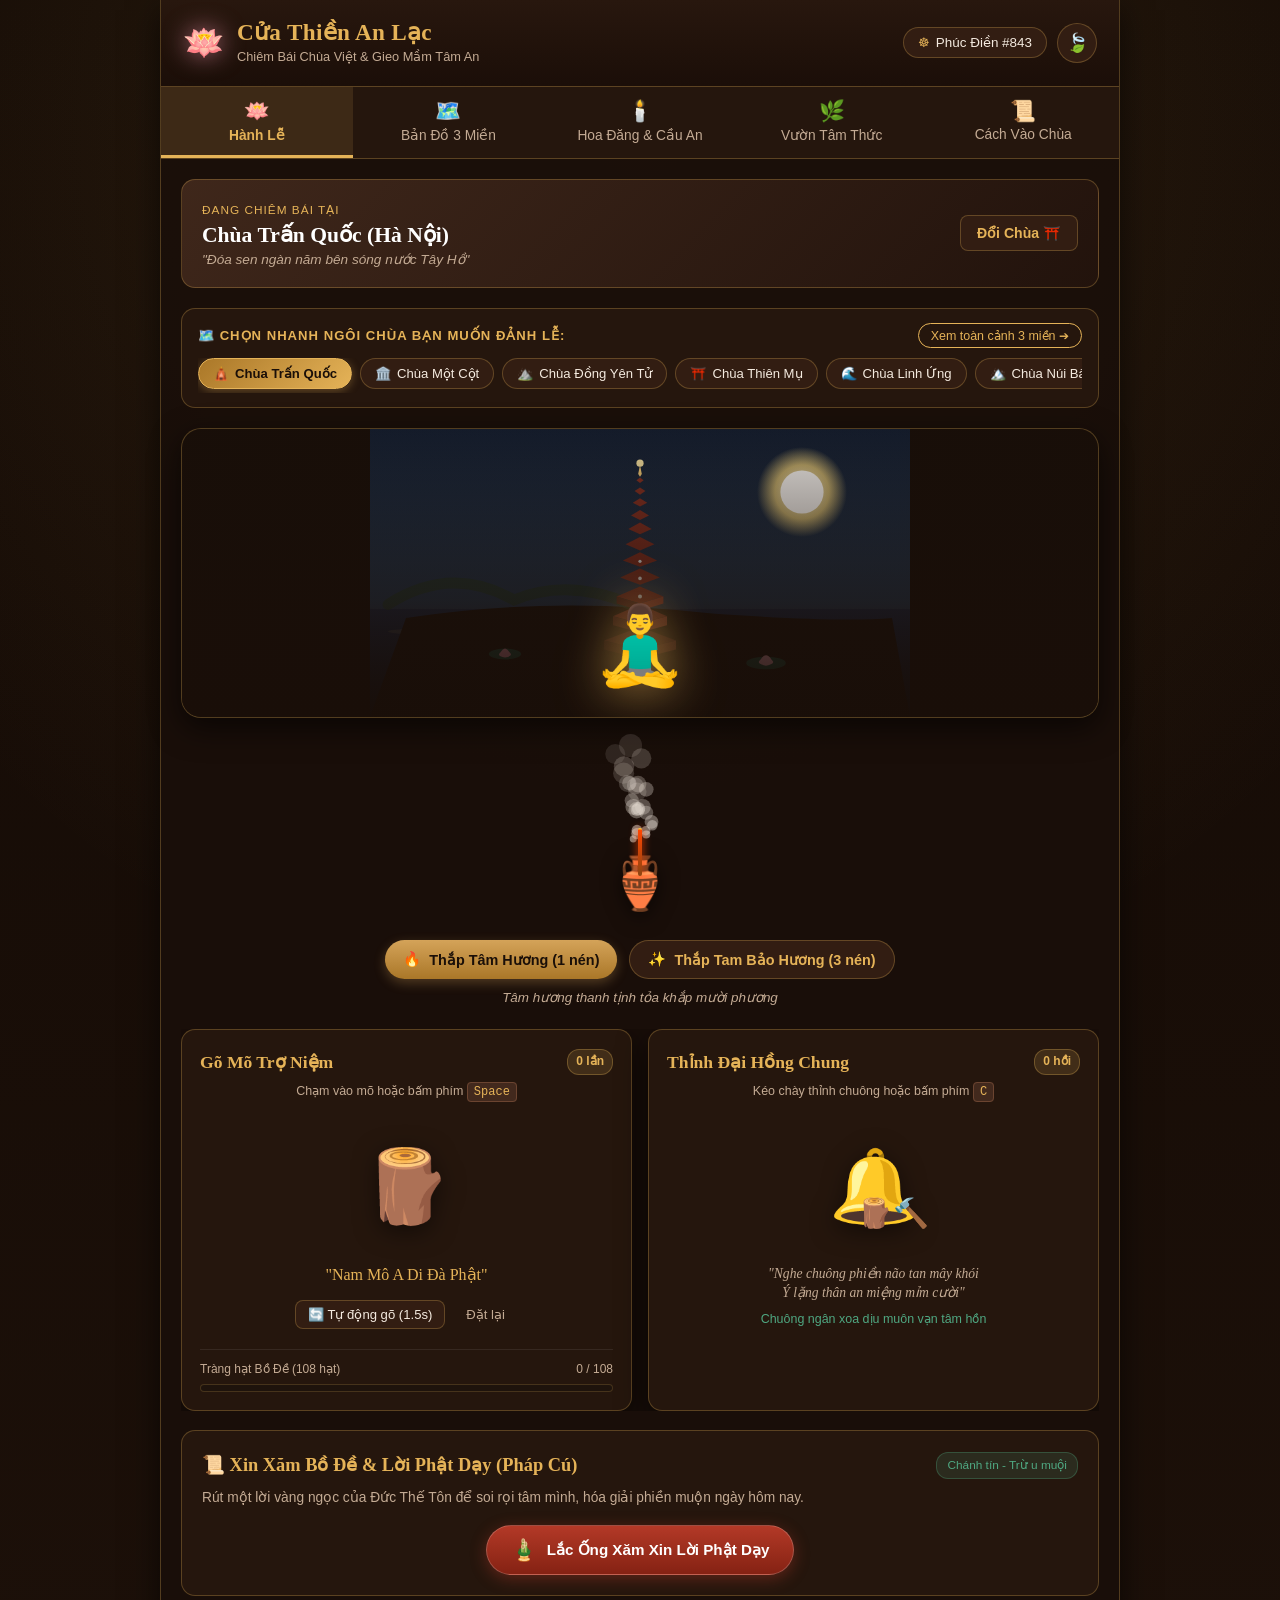
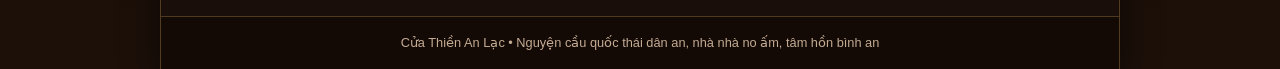
==== index.html @ b4603445 "Add files via upload" ====
<!DOCTYPE html>
<html lang="vi">
<head>
  <meta charset="UTF-8">
  <meta name="viewport" content="width=device-width, initial-scale=1.0, maximum-scale=1.0, user-scalable=no">
  <title>Cửa Thiền An Lạc - Đi Chùa & Tĩnh Tâm Online</title>
  <meta name="description" content="Không gian chiêm bái chùa Việt, gõ mõ tụng kinh, thỉnh chuông, thắp nhang và nuôi dưỡng tâm an. Hoàn toàn bảo mật, ẩn danh.">
  
  <!-- BẢO MẬT TUYỆT ĐỐI (ZERO-PII & CSP METAS) -->
  <meta http-equiv="Content-Security-Policy" content="default-src 'self' 'unsafe-inline' data:; connect-src 'self'; font-src 'self' https://fonts.gstatic.com data:; style-src 'self' 'unsafe-inline' https://fonts.googleapis.com; img-src 'self' data:; media-src 'self' data:; script-src 'self' 'unsafe-inline';">
  <meta name="referrer" content="no-referrer">
  <meta name="format-detection" content="telephone=no">

  <!-- GOOGLE FONTS TIẾNG VIỆT CHUẨN ĐẸP (KHẮC PHỤC TRIỆT ĐỂ LỖI DẤU TIẾNG VIỆT) -->
  <link rel="preconnect" href="https://fonts.googleapis.com">
  <link rel="preconnect" href="https://fonts.gstatic.com" crossorigin>
  <link href="https://fonts.googleapis.com/css2?family=Playfair+Display:ital,wght@0,600;0,700;1,400&family=Plus+Jakarta+Sans:wght@400;500;600;700&display=swap" rel="stylesheet">

  <link rel="stylesheet" href="style.css">
  <link rel="icon" href="data:image/svg+xml,<svg xmlns=%22http://www.w3.org/2000/svg%22 viewBox=%220 0 100 100%22><text y=%22.9em%22 font-size=%2290%22>🪷</text></svg>">
  <link rel="manifest" href="manifest.json">
  <meta name="theme-color" content="#180e08">
</head>
<body>
  <div id="app" class="app-container">
    <!-- Header Thanh Tịnh -->
    <header class="main-header">
      <div class="header-left">
        <div class="logo-lotus">🪷</div>
        <div class="site-title">
          <h1>Cửa Thiền An Lạc</h1>
          <span class="subtitle">Chiêm Bái Chùa Việt & Gieo Mầm Tâm An</span>
        </div>
      </div>
      
      <div class="header-right">
        <!-- Pháp danh ẩn danh (Zero-PII & Tự đặt tên) -->
        <button id="btn-profile" class="badge-profile" title="Hồ sơ & Đổi Pháp Danh">
          <span class="dharma-icon">☸</span>
          <span id="user-dharma-name">An Nhiên</span>
        </button>
        <!-- Nút bật âm thanh môi trường chùa -->
        <button id="btn-ambient" class="btn-icon" title="Bật/Tắt tiếng chuông gió & suối reo">
          <span id="ambient-icon">🍃</span>
        </button>
      </div>
    </header>

    <!-- Thanh Điều Hướng Tab Chính -->
    <nav class="main-nav">
      <button class="nav-tab active" data-tab="le-bai">
        <span class="tab-icon">🪷</span>
        <span class="tab-text">Hành Lễ</span>
      </button>
      <button class="nav-tab" data-tab="danh-lam">
        <span class="tab-icon">🗺️</span>
        <span class="tab-text">Bản Đồ 3 Miền</span>
      </button>
      <button class="nav-tab" data-tab="nguyen-uoc">
        <span class="tab-icon">🕯️</span>
        <span class="tab-text">Hoa Đăng & Cầu An</span>
      </button>
      <button class="nav-tab" data-tab="vuon-sen">
        <span class="tab-icon">🌿</span>
        <span class="tab-text">Vườn Tâm Thức</span>
      </button>
      <button class="nav-tab" data-tab="cam-nang">
        <span class="tab-icon">📜</span>
        <span class="tab-text">Cách Vào Chùa</span>
      </button>
    </nav>

    <!-- NỘI DUNG CHÍNH (MAIN CONTENT) -->
    <main class="content-area">

      <!-- ================= TAB 1: PHÒNG HÀNH LỄ TĨNH TÂM ================= -->
      <section id="tab-le-bai" class="tab-content active">
        <!-- Chùa hiện tại đang chiêm bái -->
        <div class="current-temple-banner" id="current-temple-card">
          <div class="temple-mini-info">
            <span class="temple-tag">Đang chiêm bái tại</span>
            <h2 id="active-temple-name">Chùa Trấn Quốc (Hà Nội)</h2>
            <p id="active-temple-quote">"Đóa sen ngàn năm bên sóng nước Tây Hồ"</p>
          </div>
          <button id="btn-quick-change-temple" class="btn-change-temple">Đổi Chùa ⛩️</button>
        </div>

        <!-- Dải chọn nhanh chùa 3 miền 1-chạm (Quick Chips) -->
        <div class="quick-temple-bar">
          <div class="quick-bar-title">
            <span>🗺️ Chọn nhanh ngôi chùa bạn muốn đảnh lễ:</span>
            <button id="btn-open-map-tab" class="btn-open-map-tab">Xem toàn cảnh 3 miền ➔</button>
          </div>
          <div class="temple-quick-chips" id="temple-quick-chips">
            <!-- Nạp động từ app.js: 7 nút bấm chuyển chùa tức thì -->
          </div>
        </div>

        <!-- Bàn Thờ Tam Bảo Ảo (Tích hợp Đồ họa 2.5D Isometric của ngôi chùa đã chọn) -->
        <div class="altar-container">
          <div class="altar-backdrop">
            <!-- Tranh nghệ thuật 2.5D Isometric của ngôi chùa đang chọn -->
            <div class="temple-scenic-art" id="temple-scenic-backdrop"></div>
            <!-- Lớp phủ ánh sáng trầm ấm -->
            <div class="altar-overlay-gradient"></div>
            
            <div class="altar-foreground">
              <div class="buddha-statue" id="buddha-icon">🧘‍♂️</div>
            </div>
          </div>

          <!-- Lư Hương và Nhang cúng -->
          <div class="incense-area">
            <canvas id="smoke-canvas" width="300" height="150"></canvas>
            <div class="incense-burner">
              <div class="burner-bowl">🏺</div>
              <div class="incense-sticks" id="incense-sticks"></div>
            </div>
            <div class="incense-controls">
              <button id="btn-light-incense" class="btn-ritual">
                <span>🔥</span> Thắp Tâm Hương (1 nén)
              </button>
              <button id="btn-light-3-incense" class="btn-ritual secondary">
                <span>✨</span> Thắp Tam Bảo Hương (3 nén)
              </button>
            </div>
            <div id="incense-timer" class="incense-status-text">Tâm hương thanh tịnh tỏa khắp mười phương</div>
          </div>

          <!-- Bộ Pháp Khí: Mõ Gỗ & Chuông Đồng -->
          <div class="rituals-grid">
            <!-- Khu vực Gõ Mõ -->
            <div class="ritual-card mo-card">
              <div class="ritual-header">
                <h3>Gõ Mõ Trợ Niệm</h3>
                <span class="badge-count" id="mo-count-badge">0 lần</span>
              </div>
              <p class="ritual-hint">Chạm vào mõ hoặc bấm phím <kbd>Space</kbd></p>
              
              <div class="mo-touch-area" id="mo-button">
                <div class="mo-shape">🪵</div>
                <div class="sound-wave" id="mo-wave"></div>
              </div>

              <div class="chant-display" id="chant-text">
                "Nam Mô A Di Đà Phật"
              </div>

              <div class="mo-actions">
                <button id="btn-auto-mo" class="btn-sub">🔄 Tự động gõ (1.5s)</button>
                <button id="btn-reset-mo" class="btn-sub text-only">Đặt lại</button>
              </div>

              <!-- Chuỗi hạt 108 Bồ Đề -->
              <div class="mala-beads-container">
                <div class="mala-label">
                  <span>Tràng hạt Bồ Đề (108 hạt)</span>
                  <span id="mala-progress-text">0 / 108</span>
                </div>
                <div class="mala-bar">
                  <div class="mala-fill" id="mala-fill" style="width: 0%"></div>
                </div>
              </div>
            </div>

            <!-- Khu vực Thỉnh Đại Hồng Chung -->
            <div class="ritual-card bell-card">
              <div class="ritual-header">
                <h3>Thỉnh Đại Hồng Chung</h3>
                <span class="badge-count" id="bell-count-badge">0 hồi</span>
              </div>
              <p class="ritual-hint">Kéo chày thỉnh chuông hoặc bấm phím <kbd>C</kbd></p>
              
              <div class="bell-touch-area" id="bell-button">
                <div class="bell-shape">🔔</div>
                <div class="bell-mallet">🪵🔨</div>
                <div class="sound-wave bell-wave" id="bell-wave"></div>
              </div>

              <div class="verse-quote" id="bell-verse">
                "Nghe chuông phiền não tan mây khói<br>Ý lặng thân an miệng mỉm cười"
              </div>

              <div class="bell-timer-status" id="bell-status">
                Chuông ngân xoa dịu muôn vạn tâm hồn
              </div>
            </div>
          </div>

          <!-- Khu Rút Quẻ Lời Phật Dạy (Kinh Pháp Cú) -->
          <div class="dhammapada-card">
            <div class="card-title-row">
              <h3>📜 Xin Xăm Bồ Đề & Lời Phật Dạy (Pháp Cú)</h3>
              <span class="tag-mindful">Chánh tín - Trừ u muội</span>
            </div>
            <p class="sub-desc">Rút một lời vàng ngọc của Đức Thế Tôn để soi rọi tâm mình, hóa giải phiền muộn ngày hôm nay.</p>
            
            <div class="draw-card-box">
              <button id="btn-draw-card" class="btn-draw">
                <span class="shake-icon">🎍</span> Lắc Ống Xăm Xin Lời Phật Dạy
              </button>
            </div>

            <!-- Khung hiển thị quẻ đã rút -->
            <div id="card-result-box" class="card-result hidden">
              <div class="card-number" id="card-num">Kệ Pháp Cú Số 1</div>
              <div class="card-verse" id="card-verse">"Ý dẫn đầu các pháp..."</div>
              <div class="card-meaning" id="card-meaning">Lời giảng giải...</div>
              <div class="card-advice" id="card-advice">💡 Lời khuyên tu tập hôm nay...</div>
            </div>
          </div>
        </div>
      </section>

      <!-- ================= TAB 2: BẢN ĐỒ 3 MIỀN (CHỌN CHÙA & ĐỒ HỌA 2.5D) ================= -->
      <section id="tab-danh-lam" class="tab-content">
        <div class="section-intro">
          <h2>Hành Hương Danh Lam Cổ Tự 3 Miền Việt Nam</h2>
          <p>Mỗi ngôi chùa được tái hiện bằng phong cách đồ họa 2.5D Isometric thanh tịnh. Hãy chọn ngôi chùa bạn muốn hướng tâm đảnh lễ:</p>
        </div>

        <!-- Bộ lọc Vùng Miền: Tất Cả | Bắc | Trung | Nam -->
        <div class="map-region-filter">
          <button class="filter-btn active" data-region="all">Tất Cả 3 Miền (7 Chùa)</button>
          <button class="filter-btn" data-region="bac">Miền Bắc (3 Chùa)</button>
          <button class="filter-btn" data-region="trung">Miền Trung (2 Chùa)</button>
          <button class="filter-btn" data-region="nam">Miền Nam (2 Chùa)</button>
        </div>

        <!-- Danh sách chùa hiển thị đồ họa 2.5D -->
        <div class="temples-catalog" id="temple-list">
          <!-- Được render động từ app.js -->
        </div>
      </section>

      <!-- ================= TAB 3: HOA ĐĂNG & BẢNG NGUYỆN ƯỚC ================= -->
      <section id="tab-nguyen-uoc" class="tab-content">
        <div class="section-intro">
          <h2>Thả Hoa Đăng & Cây Nguyện Ước An Lạc</h2>
          <p>Gửi gắm ước nguyện bình an, hồi hướng công đức cho cha mẹ, người thân và chúng sinh. Hoàn toàn ẩn danh, bảo mật.</p>
        </div>

        <!-- Khung gửi nguyện ước -->
        <div class="wish-input-card">
          <h3>Gửi Lời Nguyện Cầu Vào Dòng Nước</h3>
          <p class="privacy-note">🔒 <strong>Bảo mật Zero-PII:</strong> Tuyệt đối không nhập số điện thoại, địa chỉ, hoặc họ tên thật để bảo vệ quyền riêng tư.</p>
          <div class="wish-form">
            <textarea id="wish-textarea" placeholder="Viết lời chúc lành, nguyện cầu bình an cho gia đình, người thân yêu hoặc cầu cho tâm trí an yên..." maxlength="150"></textarea>
            <div class="wish-form-footer">
              <span id="wish-char-count">0/150</span>
              <button id="btn-send-wish" class="btn-send-wish">
                <span>🪷</span> Thả Hoa Đăng
              </button>
            </div>
          </div>
          <div id="wish-error" class="error-msg hidden"></div>
        </div>

        <!-- Dòng sông Hoa Đăng Ảo -->
        <div class="river-container">
          <div class="river-header">
            <span>Dòng Hương Giang Hoa Đăng Đang Trôi</span>
            <span class="live-count">✨ Lời nguyện thanh tịnh</span>
          </div>
          <div class="river-water" id="river-surface"></div>
        </div>
      </section>

      <!-- ================= TAB 4: VƯỜN SEN TÂM THỨC ================= -->
      <section id="tab-vuon-sen" class="tab-content">
        <div class="section-intro">
          <h2>Hồ Sen Tâm Thức & Thói Quen An Lạc</h2>
          <p>Chăm sóc đóa sen trong lòng bạn mỗi ngày bằng những phút giây tĩnh lặng và hành động hướng thiện.</p>
        </div>

        <div class="lotus-pond-card">
          <div class="lotus-pond-graphic">
            <div class="pond-lotus" id="pond-lotus">🪷</div>
          </div>

          <div class="pond-status">
            <h3 id="lotus-stage-title">Đóa Sen Chớm Nở</h3>
            <p id="lotus-stage-desc">Bạn đã gieo mầm bình an. Hãy tiếp tục duy trì tâm niệm thiện lành mỗi ngày.</p>
            
            <div class="mindful-stats">
              <div class="stat-box">
                <span class="stat-number" id="stat-days">1</span>
                <span class="stat-label">Ngày an lạc liên tiếp</span>
              </div>
              <div class="stat-box">
                <span class="stat-number" id="stat-chants">0</span>
                <span class="stat-label">Lần gõ mõ trợ niệm</span>
              </div>
              <div class="stat-box">
                <span class="stat-number" id="stat-bells">0</span>
                <span class="stat-label">Hồi chuông thỉnh</span>
              </div>
            </div>
          </div>

          <!-- Thử thách chánh niệm hôm nay -->
          <div class="daily-checkin-box">
            <h4>Hạt Mầm Hướng Thiện Hôm Nay:</h4>
            <div class="quest-list">
              <label class="quest-item">
                <input type="checkbox" id="quest-1">
                <span>Ngồi yên lặng, thở sâu trong 3 phút</span>
              </label>
              <label class="quest-item">
                <input type="checkbox" id="quest-2">
                <span>Nói một lời dịu dàng, khích lệ người xung quanh</span>
              </label>
              <label class="quest-item">
                <input type="checkbox" id="quest-3">
                <span>Ăn một bữa cơm chay hoặc không phung phí thức ăn</span>
              </label>
            </div>
            <button id="btn-save-quests" class="btn-quest-save">Tưới Nước Cho Vườn Sen 💧</button>
          </div>
        </div>
      </section>

      <!-- ================= TAB 5: CẨM NANG VĂN HÓA VÀO CHÙA ================= -->
      <section id="tab-cam-nang" class="tab-content">
        <div class="section-intro">
          <h2>Cẩm Nang & Nghi Lễ Vào Chùa Chuẩn Văn Hóa Việt</h2>
          <p>Đi chùa không chỉ để cầu xin, mà là để trở về nơi thanh tịnh, sửa mình và nuôi dưỡng tâm lành.</p>
        </div>

        <div class="guide-accordion">
          <!-- Mục 1: Cửa Tam Quan -->
          <article class="guide-card highlight-border">
            <div class="guide-badge">Quy tắc số 1</div>
            <h3>1. Bước qua Cửa Tam Quan: Vào cửa nào, ra cửa nào?</h3>
            <p>Cửa Tam Quan tượng trưng cho ba cách nhìn của Phật giáo: <em>Không quan</em>, <em>Giả quan</em> và <em>Trung quan</em>.</p>
            <div class="guide-illustration">
              <div class="door-box left">
                <span class="door-name">Cửa Tả (Bên Trái)</span>
                <span class="door-role">CỬA KHÔNG (Lối Ra)</span>
                <p>Bước ra mang theo sự buông bỏ phiền não.</p>
              </div>
              <div class="door-box center disabled">
                <span class="door-name">Cửa Trung (Ở Giữa)</span>
                <span class="door-role">CỬA TRUNG QUAN</span>
                <p>Chỉ mở đón bậc Cao tăng, Nguyên thủ hoặc đại lễ.</p>
              </div>
              <div class="door-box right active">
                <span class="door-name">Cửa Hữu (Bên Phải)</span>
                <span class="door-role">CỬA GIẢ (Lối Vào)</span>
                <p>Lối đi vào chùa theo nguyên tắc cát tường "Nhập Hữu".</p>
              </div>
            </div>
            <div class="caution-note">
              <strong>⚠️ Chú ý bậu cửa (ngạch cửa):</strong> Luôn <strong>bước chân qua</strong> bậu cửa, tuyệt đối <strong>không giẫm chân lên bậu cửa</strong>. Giẫm lên bậu cửa là thất kính với chốn linh thiêng.
            </div>
          </article>

          <!-- Mục 2: Thứ tự dâng hương hành lễ -->
          <article class="guide-card">
            <div class="guide-badge">Quy tắc số 2</div>
            <h3>2. Thứ tự hành lễ chuẩn mực trong chùa</h3>
            <ol class="ritual-order-list">
              <li>
                <strong>Bước 1 - Lễ Ban Đức Ông (Đức Già Lam Thần Chúa):</strong>
                <p>Đức Ông là vị chúa tể giữ gìn và giám sát cảnh chùa. Người đi chùa lễ ban Đức Ông trước tiên để trình diện, xin phép thần linh cho vào đảnh lễ Tam Bảo.</p>
              </li>
              <li>
                <strong>Bước 2 - Lễ Ban Tam Bảo (Chính Điện):</strong>
                <p>Là trung tâm của chùa, thờ Phật Thích Ca, chư Phật mười phương và Bồ Tát. Đây là nơi đảnh lễ quan trọng nhất để sám hối tội lỗi và cầu an lành, trí tuệ.</p>
              </li>
              <li>
                <strong>Bước 3 - Lễ Nhà Hậu / Nhà Tổ:</strong>
                <p>Thờ các vị Sư Tổ đã khai sáng hoặc có công trụ trì, hoằng hóa đạo pháp tại chùa qua các thế hệ.</p>
              </li>
              <li>
                <strong>Bước 4 - Lễ Ban Mẫu / Đền Tứ Phủ (nếu có):</strong>
                <p>Nhiều ngôi chùa miền Bắc theo cấu trúc tín ngưỡng độc đáo <em>"Tiền Phật Hậu Mẫu"</em>. Sau khi lễ Phật xong, người hành hương mới sang lễ Thánh Mẫu.</p>
              </li>
            </ol>
          </article>

          <!-- Mục 3: Trang phục và Lễ vật -->
          <article class="guide-card">
            <div class="guide-badge">Quy tắc số 3</div>
            <h3>3. Chuẩn bị Trang Phục & Lễ Vật dâng cúng</h3>
            <div class="guide-two-cols">
              <div class="col-box">
                <h4>👗 Trang phục trang nghiêm:</h4>
                <ul>
                  <li>Mặc quần áo kín đáo, lịch sự, tay dài hoặc cổ cao.</li>
                  <li>Màu sắc nhã nhặn (ưu tiên đồ lam, áo nâu, hoặc áo dài truyền thống).</li>
                  <li>Không mặc váy ngắn trên đầu gối, áo sát nách, quần đùi hay áo quá mỏng.</li>
                  <li>Bỏ mũ nón, giày dép ở ngoài trước khi bước vào chính điện.</li>
                </ul>
              </div>
              <div class="col-box">
                <h4>🍎 Lễ vật tinh khiết:</h4>
                <ul>
                  <li><strong>Chỉ dâng đồ chay:</strong> Hoa tươi (hoa sen, cúc, huệ), quả ngọt, xôi chè, nước sạch, hương thơm.</li>
                  <li><strong>Tuyệt đối không mang đồ mặn</strong> (thịt, cá...) vào chính điện Tam Bảo.</li>
                  <li><strong>Không đốt vàng mã trong chùa:</strong> Phật giáo không chủ trương đốt vàng mã; hãy đem tiền vàng mã chuyển thành tiền phóng sinh hoặc làm việc thiện.</li>
                </ul>
              </div>
            </div>
          </article>

          <!-- Mục 4: Thắp hương và Công đức -->
          <article class="guide-card">
            <div class="guide-badge">Quy tắc số 4</div>
            <h3>4. Phép thắp hương & Đặt tiền giọt dầu (Công đức)</h3>
            <ul class="tips-checklist">
              <li>
                <strong>Thắp 1 nén hương là đủ:</strong> Một nén gọi là "Tâm hương" (tấm lòng chí thành). Thắp hương tại đỉnh hương/lư hương lớn ngoài sân; không mang hương còn đỏ lửa vào bên trong chính điện để bảo vệ tượng gỗ và phòng hỏa hoạn.
              </li>
              <li>
                <strong>Không rải tiền lẻ:</strong> Tiền giọt dầu hoặc tiền công đức hãy bỏ thẳng vào <em>Hòm công đức</em> hoặc ghi phiếu tại bàn Thư ký của chùa. Tuyệt đối không giắt tiền vào tay tượng Phật, ném tiền xuống giếng hay rải bừa bãi lên bàn thờ.
              </li>
              <li>
                <strong>Xưng hô & Chào hỏi:</strong> Khi gặp quý Thầy (chư Tăng, Ni), chắp hai tay trước ngực theo dáng búp sen và cúi đầu niệm: <em>"A Di Đà Phật, con kính chào Thầy"</em>.
              </li>
            </ul>
          </article>
        </div>
      </section>

    </main>

    <!-- Modal Hồ sơ Ẩn danh & Tự đặt tên -->
    <div id="modal-privacy" class="modal-overlay hidden">
      <div class="modal-card">
        <div class="modal-header">
          <h3>🔒 Danh Tính & Pháp Danh Tu Tập</h3>
          <button id="btn-close-modal" class="btn-close">&times;</button>
        </div>
        <div class="modal-body">
          <p class="privacy-highlight">
            Hệ thống <strong>hoàn toàn không thu thập</strong> số điện thoại, email, hay thông tin cá nhân của bạn.
          </p>

          <div class="dharma-box">
            <label class="label" for="input-custom-name">Pháp danh / Tên hiển thị bạn muốn đặt:</label>
            <div class="dharma-input-row">
              <input type="text" id="input-custom-name" maxlength="25" placeholder="Nhập tên hoặc pháp danh (VD: An Nhiên, Tâm Minh...)">
              <button id="btn-save-custom-name" class="btn-sub">Lưu Tên</button>
            </div>
            <span class="name-hint">💡 Bạn có thể tự đặt pháp danh tùy thích hoặc bấm nút ngẫu nhiên bên dưới.</span>
            <div id="name-error" class="error-msg hidden"></div>
          </div>
          
          <div class="passphrase-box">
            <span class="label">Mã khôi phục bí mật (6 chữ) để đồng bộ sang máy khác:</span>
            <div class="passcode-code" id="modal-passcode">sen-tam-an-tue-tri-lac</div>
            <button id="btn-copy-code" class="btn-sub">📋 Sao chép mã</button>
          </div>

          <div class="modal-actions">
            <button id="btn-regen-name" class="btn-secondary">Đổi Pháp Danh Ngẫu Nhiên</button>
          </div>
        </div>
      </div>
    </div>

    <!-- Modal Chọn Chùa -->
    <div id="modal-temples" class="modal-overlay hidden">
      <div class="modal-card temple-modal">
        <div class="modal-header">
          <h3>⛩️ Chọn Ngôi Chùa Để Chiêm Bái</h3>
          <button id="btn-close-temples" class="btn-close">&times;</button>
        </div>
        <div class="modal-body">
          <div class="temple-picker-grid" id="temple-picker-container"></div>
        </div>
      </div>
    </div>

    <!-- Footer -->
    <footer class="main-footer">
      <p>Cửa Thiền An Lạc • Nguyện cầu quốc thái dân an, nhà nhà no ấm, tâm hồn bình an</p>
    </footer>
  </div>

  <script src="app.js"></script>
</body>
</html>
---- style.css ----
/* ================================================================
   CỬA THIỀN AN LẠC - ĐI CHÙA ONLINE VIỆT NAM (STYLESHEET V3)
   - Khắc phục 100% lỗi phông chữ tiếng Việt (bỏ hoàn toàn Georgia)
   - Hệ thống đồ họa 2.5D Isometric chùa Việt Bắc - Trung - Nam
   - Bản đồ 3 miền tương tác & chuyển đổi chùa mượt mà
   ================================================================ */

:root {
  --bg-primary: #180e08;
  --bg-card: #25160d;
  --bg-surface: #321d12;
  --bg-elevated: #442718;
  --text-main: #f5ebe0;
  --text-muted: #c4ab94;
  --accent-gold: #e5b358;
  --accent-gold-hover: #fcd37c;
  --accent-lotus: #e28da4;
  --accent-jade: #4fa882;
  --accent-vermilion: #b33927;
  --border-color: rgba(229, 179, 88, 0.28);
  --shadow-warm: 0 10px 30px rgba(0, 0, 0, 0.6);

  /* Tuyệt đối KHÔNG dùng Georgia vì bị lỗi tách rời dấu tiếng Việt trên Windows */
  --font-serif: "Playfair Display", "Times New Roman", "Segoe UI", serif;
  --font-sans: "Plus Jakarta Sans", -apple-system, BlinkMacSystemFont, "Segoe UI", Roboto, Arial, sans-serif;
  
  --radius-sm: 8px;
  --radius-md: 14px;
  --radius-lg: 20px;
}

* {
  box-sizing: border-box;
  margin: 0;
  padding: 0;
  -webkit-tap-highlight-color: transparent;
}

body {
  font-family: var(--font-sans);
  background-color: var(--bg-primary);
  color: var(--text-main);
  line-height: 1.6;
  min-height: 100vh;
  display: flex;
  justify-content: center;
  background-image: 
    radial-gradient(circle at 50% 8%, rgba(229, 179, 88, 0.12), transparent 55%),
    linear-gradient(180deg, #130a05 0%, #1c1009 100%);
  text-rendering: optimizeLegibility;
  -webkit-font-smoothing: antialiased;
}

.app-container {
  width: 100%;
  max-width: 960px;
  min-height: 100vh;
  display: flex;
  flex-direction: column;
  background-color: rgba(26, 15, 9, 0.92);
  border-left: 1px solid var(--border-color);
  border-right: 1px solid var(--border-color);
  position: relative;
  box-shadow: var(--shadow-warm);
}

/* ================= HEADER ================= */
.main-header {
  display: flex;
  justify-content: space-between;
  align-items: center;
  padding: 16px 22px;
  background: linear-gradient(180deg, #28170e 0%, #1b0e08 100%);
  border-bottom: 1px solid var(--border-color);
  position: sticky;
  top: 0;
  z-index: 100;
  backdrop-filter: blur(10px);
}

.header-left {
  display: flex;
  align-items: center;
  gap: 12px;
}

.logo-lotus {
  font-size: 2.1rem;
  filter: drop-shadow(0 0 12px rgba(226, 141, 164, 0.7));
  animation: floatLotus 4s ease-in-out infinite;
  will-change: transform;
}

@keyframes floatLotus {
  0%, 100% { transform: translate3d(0, 0, 0); }
  50% { transform: translate3d(0, -3px, 0); }
}

.site-title h1 {
  font-family: var(--font-serif);
  font-size: 1.45rem;
  font-weight: 700;
  color: var(--accent-gold);
  letter-spacing: 0.3px;
  line-height: 1.25;
}

.site-title .subtitle {
  font-size: 0.8rem;
  color: var(--text-muted);
  display: block;
}

.header-right {
  display: flex;
  align-items: center;
  gap: 10px;
}

.badge-profile {
  display: flex;
  align-items: center;
  gap: 6px;
  background: var(--bg-surface);
  border: 1px solid var(--border-color);
  padding: 7px 14px;
  border-radius: 20px;
  color: var(--text-main);
  font-size: 0.84rem;
  cursor: pointer;
  transition: all 0.2s;
  user-select: none;
}

.badge-profile:hover {
  background: var(--bg-elevated);
  border-color: var(--accent-gold);
}

.dharma-icon {
  color: var(--accent-gold);
}

.btn-icon {
  background: var(--bg-surface);
  border: 1px solid var(--border-color);
  width: 40px;
  height: 40px;
  border-radius: 50%;
  display: flex;
  align-items: center;
  justify-content: center;
  cursor: pointer;
  font-size: 1.15rem;
  transition: transform 0.2s;
  user-select: none;
}

.btn-icon:hover {
  transform: scale(1.06);
  background: var(--bg-elevated);
}

/* ================= MAIN NAVIGATION (TABS) ================= */
.main-nav {
  display: flex;
  background-color: var(--bg-card);
  border-bottom: 1px solid var(--border-color);
  overflow-x: auto;
  scrollbar-width: none;
  user-select: none;
}

.main-nav::-webkit-scrollbar {
  display: none;
}

.nav-tab {
  flex: 1;
  min-width: 90px;
  padding: 12px 6px;
  background: transparent;
  border: none;
  border-bottom: 3px solid transparent;
  color: var(--text-muted);
  font-size: 0.86rem;
  font-family: inherit;
  cursor: pointer;
  display: flex;
  flex-direction: column;
  align-items: center;
  gap: 4px;
  transition: color 0.2s ease, background 0.2s ease;
}

.nav-tab .tab-icon {
  font-size: 1.3rem;
}

.nav-tab:hover {
  color: var(--text-main);
  background: rgba(229, 179, 88, 0.06);
}

.nav-tab.active {
  color: var(--accent-gold);
  border-bottom-color: var(--accent-gold);
  background: rgba(229, 179, 88, 0.12);
  font-weight: 600;
}

/* ================= CONTENT AREA ================= */
.content-area {
  flex: 1;
  padding: 20px;
}

.tab-content {
  display: none;
}

.tab-content.active {
  display: block;
  animation: fadeIn 0.25s ease-out;
}

@keyframes fadeIn {
  from { opacity: 0; transform: translate3d(0, 5px, 0); }
  to { opacity: 1; transform: translate3d(0, 0, 0); }
}

.section-intro {
  margin-bottom: 22px;
  text-align: center;
}

.section-intro h2 {
  font-family: var(--font-serif);
  color: var(--accent-gold);
  font-size: 1.5rem;
  margin-bottom: 6px;
}

.section-intro p {
  color: var(--text-muted);
  font-size: 0.92rem;
  max-width: 650px;
  margin: 0 auto;
}

/* ================= QUICK TEMPLE SELECTOR BAR (CHỌN CHÙA NGAY) ================= */
.quick-temple-bar {
  background: var(--bg-card);
  border: 1px solid var(--border-color);
  border-radius: var(--radius-md);
  padding: 14px 16px;
  margin-bottom: 20px;
  display: flex;
  flex-direction: column;
  gap: 10px;
}

.quick-bar-title {
  display: flex;
  justify-content: space-between;
  align-items: center;
}

.quick-bar-title span {
  font-size: 0.82rem;
  text-transform: uppercase;
  color: var(--accent-gold);
  letter-spacing: 1px;
  font-weight: 600;
}

.btn-open-map-tab {
  background: transparent;
  border: 1px solid var(--accent-gold);
  color: var(--accent-gold);
  padding: 4px 12px;
  border-radius: 14px;
  font-size: 0.78rem;
  cursor: pointer;
  transition: all 0.2s;
}

.btn-open-map-tab:hover {
  background: var(--accent-gold);
  color: var(--bg-primary);
}

.temple-quick-chips {
  display: flex;
  gap: 8px;
  overflow-x: auto;
  padding-bottom: 4px;
  scrollbar-width: none;
}

.temple-quick-chips::-webkit-scrollbar {
  display: none;
}

.temple-chip {
  flex-shrink: 0;
  display: flex;
  align-items: center;
  gap: 6px;
  background: var(--bg-surface);
  border: 1px solid var(--border-color);
  padding: 7px 14px;
  border-radius: 20px;
  color: var(--text-main);
  font-size: 0.82rem;
  cursor: pointer;
  transition: all 0.2s;
  user-select: none;
}

.temple-chip:hover {
  border-color: var(--accent-gold);
  background: var(--bg-elevated);
}

.temple-chip.active {
  background: linear-gradient(135deg, #aa7728 0%, #e5b358 100%);
  color: #1a0f08;
  font-weight: 700;
  border-color: var(--accent-gold);
  box-shadow: 0 2px 10px rgba(229, 179, 88, 0.35);
}

/* ================= 2.5D ISOMETRIC SACRED ALTAR (ĐIỆN THỜ ĐỒ HỌA 2.5D) ================= */
.current-temple-banner {
  background: linear-gradient(135deg, rgba(65, 41, 28, 0.95) 0%, rgba(35, 20, 13, 0.95) 100%);
  border: 1px solid var(--border-color);
  border-radius: var(--radius-md);
  padding: 16px 20px;
  display: flex;
  justify-content: space-between;
  align-items: center;
  margin-bottom: 20px;
}

.temple-tag {
  font-size: 0.74rem;
  text-transform: uppercase;
  color: var(--accent-gold);
  letter-spacing: 1px;
}

.temple-mini-info h2 {
  font-family: var(--font-serif);
  font-size: 1.35rem;
  color: #fff;
  line-height: 1.3;
}

.temple-mini-info p {
  font-size: 0.85rem;
  color: var(--text-muted);
  font-style: italic;
}

.btn-change-temple {
  background: var(--bg-surface);
  color: var(--accent-gold);
  border: 1px solid var(--border-color);
  padding: 9px 16px;
  border-radius: var(--radius-sm);
  font-size: 0.88rem;
  font-weight: 600;
  cursor: pointer;
  transition: all 0.2s;
  white-space: nowrap;
}

.btn-change-temple:hover {
  background: var(--accent-gold);
  color: var(--bg-primary);
}

/* KHU VỰC ĐỒ HỌA 2.5D & BÀN THỜ */
.altar-container {
  display: flex;
  flex-direction: column;
  gap: 20px;
}

.altar-backdrop {
  position: relative;
  border-radius: var(--radius-lg);
  border: 1px solid var(--border-color);
  overflow: hidden;
  box-shadow: var(--shadow-warm);
  min-height: 290px;
  display: flex;
  flex-direction: column;
  justify-content: flex-end;
  background: #190f09;
}

/* Vùng chứa bức tranh 2.5D Isometric của ngôi chùa */
.temple-scenic-art {
  position: absolute;
  inset: 0;
  width: 100%;
  height: 100%;
  z-index: 1;
}

.temple-scenic-art svg {
  width: 100%;
  height: 100%;
  display: block;
}

.altar-overlay-gradient {
  position: absolute;
  inset: 0;
  background: linear-gradient(180deg, rgba(19, 10, 5, 0.15) 0%, rgba(25, 14, 8, 0.7) 65%, rgba(25, 14, 8, 0.95) 100%);
  z-index: 2;
  pointer-events: none;
}

.altar-foreground {
  position: relative;
  z-index: 3;
  padding: 20px 20px 10px;
  text-align: center;
}

.buddha-statue {
  font-size: 4.8rem;
  filter: drop-shadow(0 0 25px rgba(229, 179, 88, 0.8));
  animation: pulseGlow 5s ease-in-out infinite;
  will-change: filter;
  user-select: none;
}

@keyframes pulseGlow {
  0%, 100% { filter: drop-shadow(0 0 18px rgba(229, 179, 88, 0.6)); }
  50% { filter: drop-shadow(0 0 32px rgba(229, 179, 88, 0.95)); }
}

/* LƯ HƯƠNG & NHANG */
.incense-area {
  display: flex;
  flex-direction: column;
  align-items: center;
  margin-top: -30px;
  position: relative;
  z-index: 5;
}

#smoke-canvas {
  pointer-events: none;
  margin-bottom: -15px;
}

.incense-burner {
  position: relative;
  display: flex;
  flex-direction: column;
  align-items: center;
  user-select: none;
}

.burner-bowl {
  font-size: 3.2rem;
  filter: drop-shadow(0 4px 10px rgba(0, 0, 0, 0.6));
}

.incense-sticks {
  position: absolute;
  top: -15px;
  display: flex;
  gap: 8px;
  align-items: flex-end;
}

.incense-stick {
  width: 4px;
  height: 48px;
  background: linear-gradient(to top, #8b4513 0%, #ff4500 95%, #ffeb3b 100%);
  border-radius: 2px;
  position: relative;
  box-shadow: 0 0 8px #ff4500;
  animation: burnFlicker 1.5s ease-in-out infinite alternate;
}

@keyframes burnFlicker {
  0% { filter: drop-shadow(0 0 4px #ff5722); }
  100% { filter: drop-shadow(0 0 9px #ffeb3b); }
}

.incense-controls {
  display: flex;
  gap: 12px;
  margin-top: 15px;
  flex-wrap: wrap;
  justify-content: center;
}

.btn-ritual {
  background: linear-gradient(180deg, #d4a359 0%, #aa7728 100%);
  color: #1a0f08;
  font-weight: 600;
  border: none;
  border-radius: 24px;
  padding: 10px 18px;
  font-size: 0.9rem;
  cursor: pointer;
  display: flex;
  align-items: center;
  gap: 8px;
  box-shadow: 0 4px 12px rgba(212, 163, 89, 0.3);
  transition: transform 0.15s, filter 0.15s;
  user-select: none;
}

.btn-ritual:hover {
  transform: translate3d(0, -2px, 0);
  filter: brightness(1.1);
}

.btn-ritual.secondary {
  background: var(--bg-surface);
  color: var(--accent-gold);
  border: 1px solid var(--border-color);
  box-shadow: none;
}

.btn-ritual.secondary:hover {
  background: var(--bg-elevated);
}

.incense-status-text {
  font-size: 0.84rem;
  color: var(--text-muted);
  font-style: italic;
  margin-top: 8px;
}

/* PHÁP KHÍ GRID */
.rituals-grid {
  display: grid;
  grid-template-columns: 1fr 1fr;
  gap: 16px;
  contain: content;
}

@media (max-width: 650px) {
  .rituals-grid {
    grid-template-columns: 1fr;
  }
}

.ritual-card {
  background: var(--bg-card);
  border: 1px solid var(--border-color);
  border-radius: var(--radius-md);
  padding: 18px;
  display: flex;
  flex-direction: column;
  align-items: center;
  text-align: center;
  box-shadow: var(--shadow-warm);
}

.ritual-header {
  width: 100%;
  display: flex;
  justify-content: space-between;
  align-items: center;
  margin-bottom: 6px;
}

.ritual-header h3 {
  font-family: var(--font-serif);
  font-size: 1.1rem;
  color: var(--accent-gold);
}

.badge-count {
  background: rgba(229, 179, 88, 0.15);
  color: var(--accent-gold);
  border: 1px solid rgba(229, 179, 88, 0.3);
  padding: 2px 8px;
  border-radius: 12px;
  font-size: 0.75rem;
  font-weight: 600;
}

.ritual-hint {
  font-size: 0.78rem;
  color: var(--text-muted);
  margin-bottom: 14px;
}

kbd {
  background: #42291d;
  border: 1px solid #6b4430;
  border-radius: 4px;
  padding: 2px 6px;
  font-family: monospace;
  font-size: 0.75rem;
  color: var(--accent-gold);
}

.mo-touch-area,
.bell-touch-area {
  position: relative;
  width: 120px;
  height: 120px;
  display: flex;
  align-items: center;
  justify-content: center;
  cursor: pointer;
  margin: 10px 0;
  user-select: none;
  touch-action: manipulation;
}

.mo-shape {
  font-size: 4.5rem;
  filter: drop-shadow(0 6px 12px rgba(0,0,0,0.5));
  transition: transform 0.06s ease;
  will-change: transform;
}

.mo-touch-area:active .mo-shape {
  transform: scale(0.92) rotate(-3deg);
}

.sound-wave {
  position: absolute;
  width: 100%;
  height: 100%;
  border-radius: 50%;
  border: 2px solid var(--accent-gold);
  opacity: 0;
  pointer-events: none;
  will-change: transform, opacity;
}

.sound-wave.active {
  animation: soundRipple 0.5s cubic-bezier(0.1, 0.8, 0.3, 1) forwards;
}

@keyframes soundRipple {
  0% { transform: scale(0.8); opacity: 0.8; }
  100% { transform: scale(1.5); opacity: 0; }
}

.chant-display {
  font-family: var(--font-serif);
  font-size: 1rem;
  color: var(--accent-gold);
  min-height: 26px;
  margin: 6px 0 12px;
}

.mo-actions {
  display: flex;
  gap: 8px;
  margin-bottom: 14px;
}

.btn-sub {
  background: var(--bg-surface);
  border: 1px solid var(--border-color);
  color: var(--text-main);
  padding: 6px 12px;
  border-radius: var(--radius-sm);
  font-size: 0.82rem;
  cursor: pointer;
  transition: all 0.2s;
  user-select: none;
}

.btn-sub:hover {
  background: var(--bg-elevated);
  border-color: var(--accent-gold);
}

.btn-sub.text-only {
  background: transparent;
  border-color: transparent;
  color: var(--text-muted);
}

.btn-sub.text-only:hover {
  color: #fff;
}

.mala-beads-container {
  width: 100%;
  margin-top: 6px;
  border-top: 1px solid rgba(255, 255, 255, 0.08);
  padding-top: 10px;
}

.mala-label {
  display: flex;
  justify-content: space-between;
  font-size: 0.75rem;
  color: var(--text-muted);
  margin-bottom: 4px;
}

.mala-bar {
  width: 100%;
  height: 8px;
  background: #1e130c;
  border-radius: 4px;
  overflow: hidden;
  border: 1px solid rgba(229, 179, 88, 0.2);
}

.mala-fill {
  height: 100%;
  background: linear-gradient(90deg, #aa7728, #e5b358);
  transition: width 0.15s ease;
}

.bell-shape {
  font-size: 4.5rem;
  filter: drop-shadow(0 6px 12px rgba(0,0,0,0.5));
  will-change: transform;
}

.bell-mallet {
  position: absolute;
  right: 5px;
  bottom: 10px;
  font-size: 1.8rem;
}

.bell-touch-area:active .bell-shape,
.bell-touch-area.ringing .bell-shape {
  animation: bellSway 0.9s ease-in-out;
}

@keyframes bellSway {
  0%, 100% { transform: rotate(0deg); }
  25% { transform: rotate(4deg); }
  50% { transform: rotate(-3deg); }
  75% { transform: rotate(2deg); }
}

.verse-quote {
  font-family: var(--font-serif);
  font-size: 0.85rem;
  color: var(--text-muted);
  font-style: italic;
  line-height: 1.4;
  margin: 8px 0;
}

.bell-timer-status {
  font-size: 0.78rem;
  color: var(--accent-jade);
}

/* RÚT QUẺ PHÁP CÚ */
.dhammapada-card {
  background: var(--bg-card);
  border: 1px solid var(--border-color);
  border-radius: var(--radius-md);
  padding: 20px;
}

.card-title-row {
  display: flex;
  justify-content: space-between;
  align-items: center;
  flex-wrap: wrap;
  gap: 8px;
  margin-bottom: 6px;
}

.card-title-row h3 {
  font-family: var(--font-serif);
  color: var(--accent-gold);
  font-size: 1.15rem;
}

.tag-mindful {
  background: rgba(79, 168, 130, 0.15);
  color: var(--accent-jade);
  border: 1px solid rgba(79, 168, 130, 0.3);
  padding: 3px 10px;
  border-radius: 12px;
  font-size: 0.74rem;
}

.sub-desc {
  font-size: 0.86rem;
  color: var(--text-muted);
  margin-bottom: 16px;
}

.draw-card-box {
  text-align: center;
}

.btn-draw {
  background: linear-gradient(180deg, #b33927 0%, #852213 100%);
  color: #fff;
  border: 1px solid rgba(255, 255, 255, 0.2);
  padding: 12px 24px;
  border-radius: 30px;
  font-size: 0.95rem;
  font-weight: 600;
  cursor: pointer;
  box-shadow: 0 4px 16px rgba(179, 57, 39, 0.4);
  transition: transform 0.15s, filter 0.15s;
  display: inline-flex;
  align-items: center;
  gap: 10px;
  user-select: none;
}

.btn-draw:hover {
  transform: translate3d(0, -2px, 0);
  filter: brightness(1.15);
}

.shake-icon {
  font-size: 1.3rem;
  display: inline-block;
}

.btn-draw.shaking .shake-icon {
  animation: shakeCard 0.4s ease-in-out infinite;
}

@keyframes shakeCard {
  0%, 100% { transform: rotate(0); }
  25% { transform: rotate(-12deg); }
  75% { transform: rotate(12deg); }
}

.card-result {
  margin-top: 18px;
  background: linear-gradient(135deg, #3d261a 0%, #2b180f 100%);
  border: 1px solid var(--accent-gold);
  border-radius: var(--radius-sm);
  padding: 18px;
  animation: flipIn 0.35s ease-out;
}

@keyframes flipIn {
  from { opacity: 0; transform: translate3d(0, 10px, 0); }
  to { opacity: 1; transform: translate3d(0, 0, 0); }
}

.card-number {
  font-size: 0.78rem;
  color: var(--accent-gold);
  text-transform: uppercase;
  letter-spacing: 1px;
  margin-bottom: 8px;
}

.card-verse {
  font-family: var(--font-serif);
  font-size: 1.15rem;
  color: #fff;
  margin-bottom: 12px;
  line-height: 1.5;
  font-style: italic;
}

.card-meaning {
  font-size: 0.9rem;
  color: var(--text-main);
  line-height: 1.5;
  margin-bottom: 10px;
}

.card-advice {
  background: rgba(229, 179, 88, 0.1);
  border-left: 3px solid var(--accent-gold);
  padding: 8px 12px;
  font-size: 0.84rem;
  color: var(--accent-gold);
  border-radius: 0 4px 4px 0;
}

.hidden {
  display: none !important;
}

/* ================= TAB BẢN ĐỒ 3 MIỀN (INTERACTIVE REGION MAP & 2.5D ART) ================= */
.map-region-filter {
  display: flex;
  justify-content: center;
  gap: 10px;
  margin-bottom: 22px;
  flex-wrap: wrap;
}

.filter-btn {
  background: var(--bg-surface);
  border: 1px solid var(--border-color);
  color: var(--text-muted);
  padding: 8px 18px;
  border-radius: 20px;
  font-size: 0.88rem;
  cursor: pointer;
  transition: all 0.2s;
  user-select: none;
}

.filter-btn:hover {
  color: var(--text-main);
  border-color: var(--accent-gold);
}

.filter-btn.active {
  background: var(--accent-gold);
  color: var(--bg-primary);
  font-weight: 700;
  border-color: var(--accent-gold);
}

.temples-catalog {
  display: grid;
  grid-template-columns: 1fr 1fr;
  gap: 20px;
}

@media (max-width: 700px) {
  .temples-catalog {
    grid-template-columns: 1fr;
  }
}

.temple-item-card {
  background: var(--bg-card);
  border: 1px solid var(--border-color);
  border-radius: var(--radius-md);
  overflow: hidden;
  display: flex;
  flex-direction: column;
  transition: transform 0.2s ease, border-color 0.2s ease, box-shadow 0.2s ease;
  position: relative;
}

.temple-item-card:hover {
  transform: translate3d(0, -4px, 0);
  border-color: var(--accent-gold);
  box-shadow: 0 10px 24px rgba(0,0,0,0.6);
}

.temple-item-card.active {
  border-color: var(--accent-gold);
  box-shadow: 0 0 16px rgba(229, 179, 88, 0.35);
}

.temple-art-canvas {
  height: 180px;
  position: relative;
  background: #190f09;
  overflow: hidden;
}

.temple-art-canvas svg {
  width: 100%;
  height: 100%;
  display: block;
}

.temple-region-tag {
  position: absolute;
  top: 10px;
  right: 10px;
  background: rgba(0, 0, 0, 0.7);
  color: var(--accent-gold);
  font-size: 0.72rem;
  font-weight: 600;
  padding: 4px 10px;
  border-radius: 12px;
  border: 1px solid rgba(229, 179, 88, 0.4);
  z-index: 2;
}

.temple-body {
  padding: 18px;
  flex: 1;
  display: flex;
  flex-direction: column;
  justify-content: space-between;
}

.temple-body h3 {
  font-family: var(--font-serif);
  font-size: 1.25rem;
  color: var(--accent-gold);
  margin-bottom: 4px;
}

.temple-location {
  font-size: 0.8rem;
  color: var(--text-muted);
  margin-bottom: 10px;
}

.temple-desc {
  font-size: 0.86rem;
  color: var(--text-main);
  line-height: 1.5;
  margin-bottom: 12px;
}

.temple-meaning-box {
  background: rgba(229, 179, 88, 0.08);
  border-left: 3px solid var(--accent-gold);
  padding: 8px 12px;
  border-radius: 0 4px 4px 0;
  font-size: 0.8rem;
  color: var(--accent-gold);
  margin-bottom: 16px;
}

.btn-visit-temple {
  width: 100%;
  background: var(--bg-surface);
  border: 1px solid var(--border-color);
  color: var(--accent-gold);
  padding: 10px;
  border-radius: var(--radius-sm);
  font-size: 0.88rem;
  font-weight: 600;
  cursor: pointer;
  transition: all 0.2s;
  user-select: none;
  display: flex;
  align-items: center;
  justify-content: center;
  gap: 8px;
}

.btn-visit-temple:hover,
.temple-item-card.active .btn-visit-temple {
  background: var(--accent-gold);
  color: var(--bg-primary);
  font-weight: 700;
}

/* ================= TAB 3: HOA ĐĂNG & CẦU AN ================= */
.wish-input-card {
  background: var(--bg-card);
  border: 1px solid var(--border-color);
  border-radius: var(--radius-md);
  padding: 18px;
  margin-bottom: 24px;
}

.wish-input-card h3 {
  font-family: var(--font-serif);
  color: var(--accent-gold);
  margin-bottom: 6px;
}

.privacy-note {
  font-size: 0.8rem;
  color: var(--accent-jade);
  margin-bottom: 12px;
}

.wish-form textarea {
  width: 100%;
  height: 85px;
  background: #1a0f09;
  border: 1px solid var(--border-color);
  border-radius: var(--radius-sm);
  color: var(--text-main);
  padding: 12px;
  font-family: inherit;
  font-size: 0.92rem;
  resize: none;
}

.wish-form textarea:focus {
  outline: none;
  border-color: var(--accent-gold);
}

.wish-form-footer {
  display: flex;
  justify-content: space-between;
  align-items: center;
  margin-top: 10px;
  font-size: 0.8rem;
  color: var(--text-muted);
}

.btn-send-wish {
  background: linear-gradient(180deg, #e28da4 0%, #b25870 100%);
  color: #fff;
  border: none;
  border-radius: 20px;
  padding: 8px 20px;
  font-weight: 600;
  cursor: pointer;
  display: flex;
  align-items: center;
  gap: 6px;
  box-shadow: 0 4px 12px rgba(226, 141, 164, 0.4);
  transition: transform 0.15s;
  user-select: none;
}

.btn-send-wish:hover {
  transform: translate3d(0, -2px, 0);
  filter: brightness(1.1);
}

.error-msg {
  color: #ff6b6b;
  font-size: 0.82rem;
  margin-top: 8px;
}

/* DÒNG SÔNG HOA ĐĂNG */
.river-container {
  background: linear-gradient(180deg, #10212b 0%, #0a131b 100%);
  border: 1px solid #234b5e;
  border-radius: var(--radius-md);
  overflow: hidden;
  box-shadow: var(--shadow-warm);
  contain: content;
}

.river-header {
  display: flex;
  justify-content: space-between;
  padding: 12px 18px;
  background: rgba(0, 0, 0, 0.35);
  font-size: 0.84rem;
  color: #8bc3db;
  border-bottom: 1px solid rgba(139, 195, 219, 0.2);
}

.river-water {
  height: 280px;
  position: relative;
  overflow: hidden;
}

.floating-lantern {
  position: absolute;
  background: rgba(30, 20, 15, 0.9);
  border: 1px solid rgba(226, 141, 164, 0.5);
  border-radius: 12px;
  padding: 8px 14px;
  max-width: 220px;
  font-size: 0.8rem;
  color: #fdf0f4;
  box-shadow: 0 0 14px rgba(226, 141, 164, 0.4);
  animation: floatRiver 16s linear infinite;
  display: flex;
  align-items: flex-start;
  gap: 6px;
  pointer-events: none;
  will-change: transform;
}

@keyframes floatRiver {
  0% { transform: translate3d(110vw, 0, 0); }
  50% { transform: translate3d(0vw, -8px, 0); }
  100% { transform: translate3d(-120vw, 4px, 0); }
}

.lantern-flame {
  font-size: 1.1rem;
  filter: drop-shadow(0 0 5px #ffeb3b);
}

/* ================= TAB 4: VƯỜN SEN TÂM THỨC ================= */
.lotus-pond-card {
  background: var(--bg-card);
  border: 1px solid var(--border-color);
  border-radius: var(--radius-md);
  padding: 24px;
}

.lotus-pond-graphic {
  text-align: center;
  position: relative;
  margin-bottom: 18px;
  user-select: none;
}

.pond-lotus {
  font-size: 5.5rem;
  filter: drop-shadow(0 0 25px rgba(226, 141, 164, 0.6));
  animation: breatheLotus 6s ease-in-out infinite;
  will-change: transform;
}

@keyframes breatheLotus {
  0%, 100% { transform: scale(1); }
  50% { transform: scale(1.06); }
}

.pond-status {
  text-align: center;
  margin-bottom: 24px;
}

.pond-status h3 {
  font-family: var(--font-serif);
  color: var(--accent-gold);
  font-size: 1.35rem;
  margin-bottom: 6px;
}

.pond-status p {
  color: var(--text-muted);
  font-size: 0.9rem;
  margin-bottom: 16px;
}

.mindful-stats {
  display: grid;
  grid-template-columns: repeat(3, 1fr);
  gap: 12px;
  margin-top: 14px;
}

.stat-box {
  background: var(--bg-surface);
  border: 1px solid var(--border-color);
  border-radius: var(--radius-sm);
  padding: 12px;
  display: flex;
  flex-direction: column;
  align-items: center;
}

.stat-number {
  font-family: var(--font-serif);
  font-size: 1.5rem;
  color: var(--accent-gold);
  font-weight: 700;
}

.stat-label {
  font-size: 0.74rem;
  color: var(--text-muted);
  text-align: center;
}

.daily-checkin-box {
  background: #23160e;
  border-radius: var(--radius-sm);
  padding: 16px;
  border: 1px dashed rgba(229, 179, 88, 0.35);
}

.daily-checkin-box h4 {
  color: var(--accent-gold);
  font-size: 0.98rem;
  margin-bottom: 12px;
}

.quest-list {
  display: flex;
  flex-direction: column;
  gap: 10px;
  margin-bottom: 16px;
}

.quest-item {
  display: flex;
  align-items: center;
  gap: 10px;
  font-size: 0.9rem;
  color: var(--text-main);
  cursor: pointer;
}

.quest-item input[type="checkbox"] {
  width: 18px;
  height: 18px;
  accent-color: var(--accent-gold);
  cursor: pointer;
}

.btn-quest-save {
  width: 100%;
  background: var(--accent-jade);
  color: #fff;
  border: none;
  padding: 11px;
  border-radius: 20px;
  font-weight: 600;
  cursor: pointer;
  transition: all 0.2s;
  user-select: none;
}

.btn-quest-save:hover {
  filter: brightness(1.1);
}

/* ================= TAB 5: CẨM NANG VÀO CHÙA ================= */
.guide-accordion {
  display: flex;
  flex-direction: column;
  gap: 18px;
  contain: content;
}

.guide-card {
  background: var(--bg-card);
  border: 1px solid var(--border-color);
  border-radius: var(--radius-md);
  padding: 20px;
  position: relative;
}

.guide-card.highlight-border {
  border-color: var(--accent-gold);
  box-shadow: 0 4px 16px rgba(229, 179, 88, 0.15);
}

.guide-badge {
  display: inline-block;
  background: rgba(229, 179, 88, 0.15);
  color: var(--accent-gold);
  border: 1px solid rgba(229, 179, 88, 0.3);
  padding: 3px 10px;
  border-radius: 12px;
  font-size: 0.74rem;
  font-weight: 600;
  margin-bottom: 8px;
}

.guide-card h3 {
  font-family: var(--font-serif);
  color: var(--accent-gold);
  font-size: 1.2rem;
  margin-bottom: 10px;
}

.guide-card p {
  font-size: 0.9rem;
  color: var(--text-main);
  line-height: 1.55;
  margin-bottom: 12px;
}

.guide-illustration {
  display: grid;
  grid-template-columns: 1fr 1fr 1fr;
  gap: 10px;
  margin: 14px 0;
  text-align: center;
}

@media (max-width: 600px) {
  .guide-illustration {
    grid-template-columns: 1fr;
  }
}

.door-box {
  background: var(--bg-surface);
  border: 1px solid var(--border-color);
  border-radius: var(--radius-sm);
  padding: 12px 8px;
  display: flex;
  flex-direction: column;
  gap: 4px;
}

.door-box.active {
  border-color: var(--accent-jade);
  background: rgba(79, 168, 130, 0.12);
}

.door-box.disabled {
  opacity: 0.65;
  border-style: dashed;
}

.door-name {
  font-weight: 700;
  font-size: 0.9rem;
  color: #fff;
}

.door-role {
  font-size: 0.76rem;
  color: var(--accent-gold);
  font-weight: 600;
}

.door-box p {
  font-size: 0.76rem;
  color: var(--text-muted);
  margin-bottom: 0;
}

.caution-note {
  background: rgba(179, 57, 39, 0.18);
  border-left: 3px solid var(--accent-vermilion);
  padding: 10px 14px;
  border-radius: 0 6px 6px 0;
  font-size: 0.86rem;
  color: #f7b7ad;
}

.ritual-order-list {
  padding-left: 20px;
  display: flex;
  flex-direction: column;
  gap: 12px;
}

.ritual-order-list li {
  font-size: 0.9rem;
}

.ritual-order-list strong {
  color: var(--accent-gold);
}

.ritual-order-list p {
  margin-top: 4px;
  margin-bottom: 0;
  color: var(--text-muted);
}

.guide-two-cols {
  display: grid;
  grid-template-columns: 1fr 1fr;
  gap: 16px;
}

@media (max-width: 600px) {
  .guide-two-cols {
    grid-template-columns: 1fr;
  }
}

.col-box {
  background: var(--bg-surface);
  border-radius: var(--radius-sm);
  padding: 14px;
}

.col-box h4 {
  color: var(--accent-gold);
  font-size: 0.98rem;
  margin-bottom: 10px;
}

.col-box ul,
.tips-checklist {
  list-style: none;
  display: flex;
  flex-direction: column;
  gap: 8px;
}

.col-box ul li,
.tips-checklist li {
  font-size: 0.86rem;
  color: var(--text-main);
  position: relative;
  padding-left: 16px;
  line-height: 1.5;
}

.col-box ul li::before,
.tips-checklist li::before {
  content: "•";
  color: var(--accent-gold);
  position: absolute;
  left: 0;
  font-weight: bold;
}

/* ================= MODAL BẢO MẬT & ĐẶT TÊN ================= */
.modal-overlay {
  position: fixed;
  inset: 0;
  background: rgba(0, 0, 0, 0.78);
  backdrop-filter: blur(5px);
  z-index: 200;
  display: flex;
  align-items: center;
  justify-content: center;
  padding: 16px;
}

.modal-card {
  background: var(--bg-card);
  border: 1px solid var(--border-color);
  border-radius: var(--radius-md);
  width: 100%;
  max-width: 500px;
  overflow: hidden;
  box-shadow: 0 16px 40px rgba(0,0,0,0.85);
  animation: modalPop 0.2s ease-out;
}

@keyframes modalPop {
  from { opacity: 0; transform: scale(0.96); }
  to { opacity: 1; transform: scale(1); }
}

.modal-header {
  display: flex;
  justify-content: space-between;
  align-items: center;
  padding: 14px 18px;
  border-bottom: 1px solid var(--border-color);
  background: var(--bg-surface);
}

.modal-header h3 {
  font-family: var(--font-serif);
  color: var(--accent-gold);
  font-size: 1.15rem;
}

.btn-close {
  background: transparent;
  border: none;
  color: var(--text-muted);
  font-size: 1.6rem;
  cursor: pointer;
  line-height: 1;
}

.modal-body {
  padding: 18px;
  display: flex;
  flex-direction: column;
  gap: 14px;
}

.privacy-highlight {
  font-size: 0.86rem;
  color: var(--text-main);
  background: rgba(79, 168, 130, 0.15);
  border-left: 3px solid var(--accent-jade);
  padding: 10px;
  border-radius: 0 4px 4px 0;
}

.dharma-box, .passphrase-box {
  display: flex;
  flex-direction: column;
  gap: 6px;
}

.label {
  font-size: 0.76rem;
  color: var(--text-muted);
}

.dharma-input-row {
  display: flex;
  gap: 8px;
  align-items: center;
}

#input-custom-name {
  flex: 1;
  background: #180e08;
  color: var(--accent-gold);
  border: 1px solid var(--border-color);
  padding: 10px 14px;
  border-radius: var(--radius-sm);
  font-family: var(--font-serif);
  font-size: 1.05rem;
  font-weight: 600;
  outline: none;
}

#input-custom-name:focus {
  border-color: var(--accent-gold);
  box-shadow: 0 0 8px rgba(229, 179, 88, 0.3);
}

#btn-save-custom-name {
  background: var(--accent-gold);
  color: var(--bg-primary);
  font-weight: 700;
  padding: 10px 16px;
  border: none;
  border-radius: var(--radius-sm);
  cursor: pointer;
}

#btn-save-custom-name:hover {
  background: var(--accent-gold-hover);
}

.name-hint {
  font-size: 0.74rem;
  color: var(--text-muted);
}

.passcode-code {
  font-family: monospace;
  background: #180e08;
  color: var(--accent-jade);
  padding: 8px 12px;
  border-radius: var(--radius-sm);
  border: 1px solid rgba(79, 168, 130, 0.4);
  font-size: 0.95rem;
}

.btn-secondary {
  background: var(--bg-surface);
  border: 1px solid var(--border-color);
  color: var(--text-main);
  padding: 9px 16px;
  border-radius: var(--radius-sm);
  font-size: 0.86rem;
  cursor: pointer;
  transition: all 0.2s;
}

.btn-secondary:hover {
  background: var(--bg-elevated);
}

/* Modal chọn chùa */
.temple-picker-grid {
  display: grid;
  grid-template-columns: 1fr;
  gap: 10px;
  max-height: 60vh;
  overflow-y: auto;
}

.picker-temple-row {
  display: flex;
  align-items: center;
  gap: 14px;
  background: var(--bg-surface);
  border: 1px solid var(--border-color);
  border-radius: var(--radius-sm);
  padding: 10px 14px;
  cursor: pointer;
  transition: all 0.2s;
}

.picker-temple-row:hover,
.picker-temple-row.active {
  background: var(--bg-elevated);
  border-color: var(--accent-gold);
}

.picker-icon {
  font-size: 2rem;
}

.picker-info h4 {
  font-family: var(--font-serif);
  color: var(--accent-gold);
  font-size: 1rem;
}

.picker-info p {
  font-size: 0.76rem;
  color: var(--text-muted);
}

.main-footer {
  text-align: center;
  padding: 16px;
  font-size: 0.8rem;
  color: var(--text-muted);
  border-top: 1px solid var(--border-color);
  background: #140a05;
}
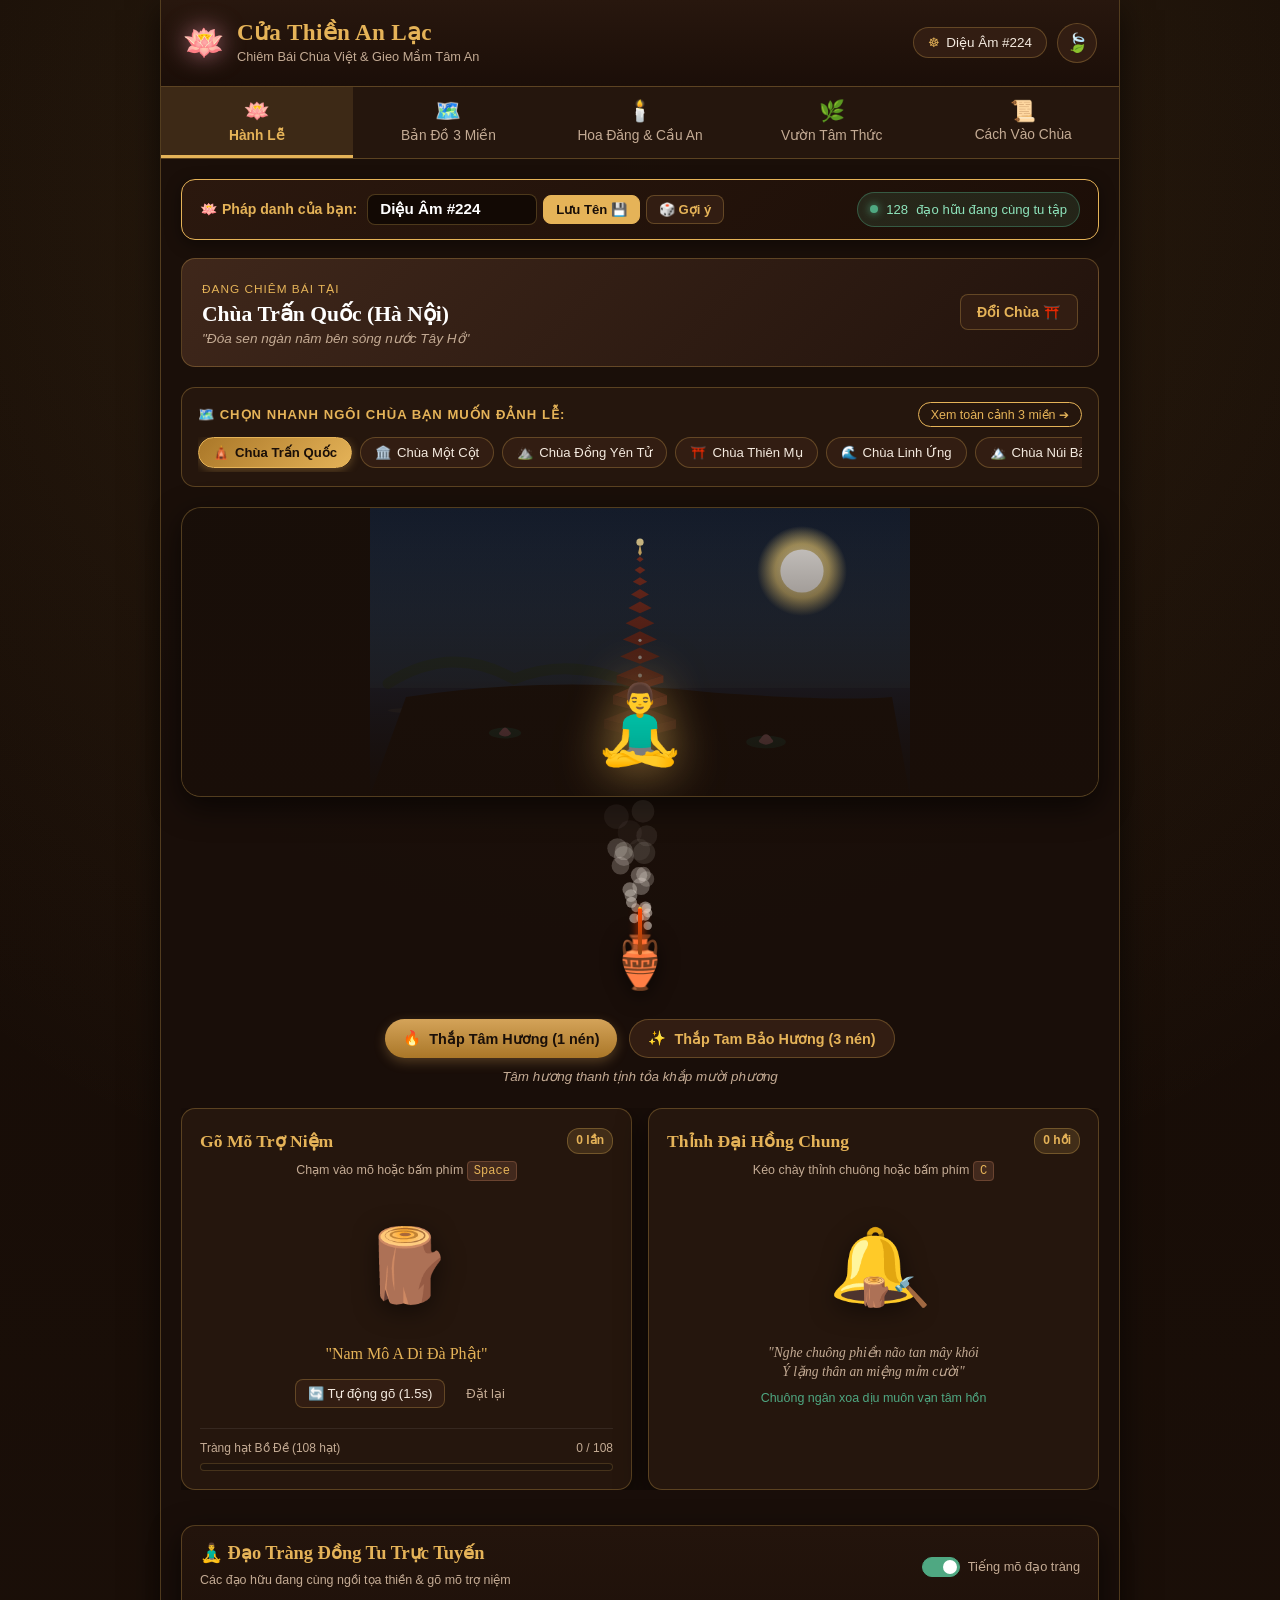
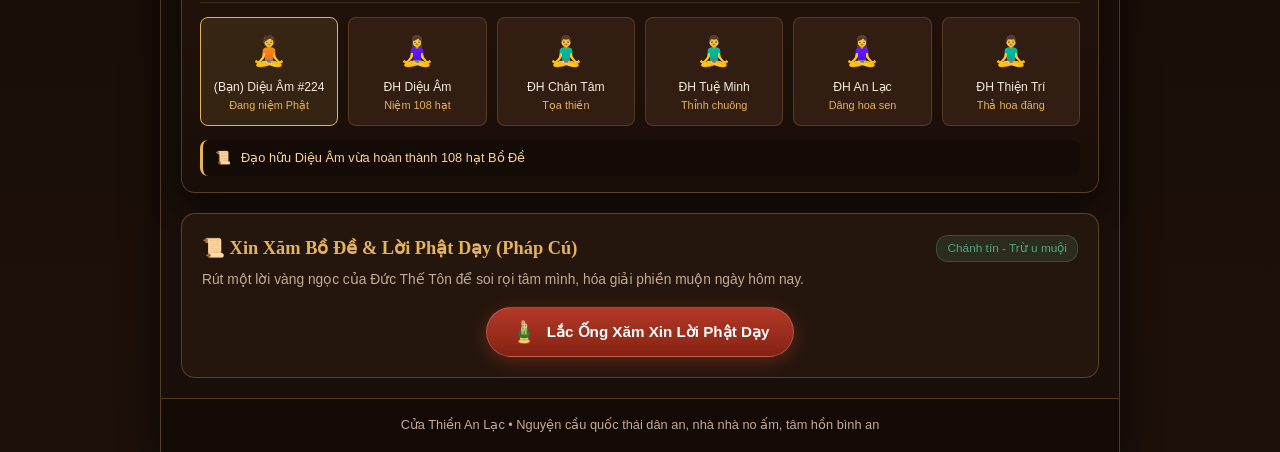
==== commit 8663aa1c: "Add files via upload" ====
--- a/index.html
+++ b/index.html
@@ -75,6 +75,22 @@
 
       <!-- ================= TAB 1: PHÒNG HÀNH LỄ TĨNH TÂM ================= -->
       <section id="tab-le-bai" class="tab-content active">
+        <!-- Thanh Chào & Tự Đặt Pháp Danh Trực Tiếp (Hiện ngay không cần mở modal) -->
+        <div class="user-welcome-bar">
+          <div class="welcome-text">
+            <span class="welcome-label">🪷 Pháp danh của bạn:</span>
+            <div class="name-edit-inline">
+              <input type="text" id="inline-user-name" maxlength="20" placeholder="Nhập tên / pháp danh...">
+              <button id="btn-save-inline-name" class="btn-save-inline" title="Lưu pháp danh">Lưu Tên 💾</button>
+              <button id="btn-dice-name" class="btn-dice-name" title="Gợi ý pháp danh">🎲 Gợi ý</button>
+            </div>
+          </div>
+          <div class="live-sangha-badge">
+            <span class="pulse-dot"></span>
+            <span id="live-online-count">128</span> đạo hữu đang cùng tu tập
+          </div>
+        </div>
+
         <!-- Chùa hiện tại đang chiêm bái -->
         <div class="current-temple-banner" id="current-temple-card">
           <div class="temple-mini-info">
@@ -183,6 +199,36 @@
 
               <div class="bell-timer-status" id="bell-status">
                 Chuông ngân xoa dịu muôn vạn tâm hồn
+              </div>
+            </div>
+          </div>
+
+          <!-- Đạo Tràng Đồng Tu (Mọi người cùng ngồi thiền và gõ mõ trợ niệm) -->
+          <div class="sangha-hall-card">
+            <div class="sangha-header">
+              <div class="sangha-title">
+                <h3>🧘‍♂️ Đạo Tràng Đồng Tu Trực Tuyến</h3>
+                <span class="sangha-subtitle">Các đạo hữu đang cùng ngồi tọa thiền & gõ mõ trợ niệm</span>
+              </div>
+              <div class="sangha-sound-toggle">
+                <label class="toggle-switch">
+                  <input type="checkbox" id="toggle-sangha-sound" checked>
+                  <span class="slider"></span>
+                </label>
+                <span class="toggle-label">Tiếng mõ đạo tràng</span>
+              </div>
+            </div>
+
+            <!-- Vòng tròn các đồng tu đang ngồi niệm Phật -->
+            <div class="sangha-avatars-row" id="sangha-avatars-container">
+              <!-- Nạp động từ app.js: Các đạo hữu ngồi thiền kèm hào quang phát sáng -->
+            </div>
+
+            <!-- Dòng hoạt động công đức trực tiếp (Live Feed) -->
+            <div class="sangha-live-feed">
+              <div class="feed-icon">📜</div>
+              <div class="feed-ticker" id="sangha-feed-ticker">
+                <span class="feed-item">Đạo hữu Diệu Âm vừa hoàn thành 108 hạt Bồ Đề</span>
               </div>
             </div>
           </div>
--- a/style.css
+++ b/style.css
@@ -248,6 +248,304 @@
   margin: 0 auto;
 }
 
+/* ================= THANH CHÀO & TỰ ĐẶT PHÁP DANH TRỰC TIẾP ================= */
+.user-welcome-bar {
+  background: linear-gradient(135deg, #2b180e 0%, #1c0e07 100%);
+  border: 1px solid var(--accent-gold);
+  border-radius: var(--radius-md);
+  padding: 12px 18px;
+  margin-bottom: 18px;
+  display: flex;
+  justify-content: space-between;
+  align-items: center;
+  flex-wrap: wrap;
+  gap: 12px;
+  box-shadow: 0 4px 16px rgba(0, 0, 0, 0.4);
+}
+
+.welcome-text {
+  display: flex;
+  align-items: center;
+  gap: 10px;
+  flex-wrap: wrap;
+}
+
+.welcome-label {
+  font-size: 0.88rem;
+  color: var(--accent-gold);
+  font-weight: 600;
+  white-space: nowrap;
+}
+
+.name-edit-inline {
+  display: flex;
+  align-items: center;
+  gap: 6px;
+}
+
+#inline-user-name {
+  background: #120904;
+  color: #fff;
+  border: 1px solid var(--border-color);
+  padding: 6px 12px;
+  border-radius: var(--radius-sm);
+  font-size: 0.95rem;
+  font-weight: 600;
+  outline: none;
+  width: 170px;
+  transition: all 0.2s;
+}
+
+#inline-user-name:focus {
+  border-color: var(--accent-gold);
+  width: 200px;
+  box-shadow: 0 0 10px rgba(229, 179, 88, 0.4);
+}
+
+.btn-save-inline, .btn-dice-name {
+  background: var(--bg-surface);
+  border: 1px solid var(--border-color);
+  color: var(--accent-gold);
+  padding: 6px 12px;
+  border-radius: var(--radius-sm);
+  font-size: 0.82rem;
+  font-weight: 600;
+  cursor: pointer;
+  transition: all 0.2s;
+  white-space: nowrap;
+}
+
+.btn-save-inline {
+  background: var(--accent-gold);
+  color: var(--bg-primary);
+  border-color: var(--accent-gold);
+}
+
+.btn-save-inline:hover {
+  background: var(--accent-gold-hover);
+}
+
+.btn-dice-name:hover {
+  background: var(--bg-elevated);
+}
+
+.live-sangha-badge {
+  display: flex;
+  align-items: center;
+  gap: 8px;
+  background: rgba(79, 168, 130, 0.15);
+  border: 1px solid rgba(79, 168, 130, 0.4);
+  padding: 6px 12px;
+  border-radius: 20px;
+  font-size: 0.82rem;
+  color: #8ee4bc;
+}
+
+.pulse-dot {
+  width: 8px;
+  height: 8px;
+  background-color: #4fa882;
+  border-radius: 50%;
+  box-shadow: 0 0 8px #4fa882;
+  animation: pulseDot 1.8s infinite;
+}
+
+@keyframes pulseDot {
+  0% { transform: scale(0.9); opacity: 0.8; }
+  50% { transform: scale(1.4); opacity: 1; }
+  100% { transform: scale(0.9); opacity: 0.8; }
+}
+
+/* ================= ĐẠO TRÀNG ĐỒNG TU (MỌI NGƯỜI CÙNG GÕ MÕ) ================= */
+.sangha-hall-card {
+  background: linear-gradient(180deg, #23140c 0%, #190d07 100%);
+  border: 1px solid var(--border-color);
+  border-radius: var(--radius-md);
+  padding: 16px 18px;
+  margin-top: 16px;
+  box-shadow: var(--shadow-warm);
+}
+
+.sangha-header {
+  display: flex;
+  justify-content: space-between;
+  align-items: center;
+  flex-wrap: wrap;
+  gap: 10px;
+  border-bottom: 1px solid rgba(229, 179, 88, 0.15);
+  padding-bottom: 10px;
+  margin-bottom: 14px;
+}
+
+.sangha-title h3 {
+  font-family: var(--font-serif);
+  font-size: 1.15rem;
+  color: var(--accent-gold);
+  line-height: 1.3;
+}
+
+.sangha-subtitle {
+  font-size: 0.78rem;
+  color: var(--text-muted);
+}
+
+.sangha-sound-toggle {
+  display: flex;
+  align-items: center;
+  gap: 8px;
+  font-size: 0.8rem;
+  color: var(--text-muted);
+}
+
+.toggle-switch {
+  position: relative;
+  display: inline-block;
+  width: 38px;
+  height: 20px;
+}
+
+.toggle-switch input {
+  opacity: 0;
+  width: 0;
+  height: 0;
+}
+
+.slider {
+  position: absolute;
+  cursor: pointer;
+  inset: 0;
+  background-color: #3d261a;
+  transition: 0.3s;
+  border-radius: 20px;
+  border: 1px solid var(--border-color);
+}
+
+.slider:before {
+  position: absolute;
+  content: "";
+  height: 14px;
+  width: 14px;
+  left: 2px;
+  bottom: 2px;
+  background-color: var(--text-muted);
+  transition: 0.3s;
+  border-radius: 50%;
+}
+
+input:checked + .slider {
+  background-color: var(--accent-jade);
+  border-color: var(--accent-jade);
+}
+
+input:checked + .slider:before {
+  transform: translateX(18px);
+  background-color: #fff;
+}
+
+.sangha-avatars-row {
+  display: grid;
+  grid-template-columns: repeat(6, 1fr);
+  gap: 10px;
+  margin-bottom: 14px;
+}
+
+@media (max-width: 650px) {
+  .sangha-avatars-row {
+    grid-template-columns: repeat(3, 1fr);
+  }
+}
+
+.sangha-member {
+  background: var(--bg-surface);
+  border: 1px solid rgba(229, 179, 88, 0.2);
+  border-radius: var(--radius-sm);
+  padding: 10px 6px;
+  display: flex;
+  flex-direction: column;
+  align-items: center;
+  text-align: center;
+  position: relative;
+  transition: all 0.3s ease;
+}
+
+.sangha-member.is-user {
+  border-color: var(--accent-gold);
+  background: rgba(229, 179, 88, 0.12);
+}
+
+.member-avatar {
+  font-size: 1.8rem;
+  position: relative;
+  transition: transform 0.1s ease;
+}
+
+.member-halo {
+  position: absolute;
+  top: 50%;
+  left: 50%;
+  transform: translate(-50%, -50%);
+  width: 36px;
+  height: 36px;
+  border-radius: 50%;
+  background: radial-gradient(circle, rgba(229, 179, 88, 0.6) 0%, transparent 70%);
+  opacity: 0;
+  pointer-events: none;
+  transition: opacity 0.2s ease;
+}
+
+.sangha-member.chanting .member-halo {
+  opacity: 1;
+  animation: haloRipple 0.6s ease-out;
+}
+
+.sangha-member.chanting .member-avatar {
+  transform: scale(1.15);
+}
+
+@keyframes haloRipple {
+  0% { transform: translate(-50%, -50%) scale(0.8); opacity: 0.9; }
+  100% { transform: translate(-50%, -50%) scale(1.8); opacity: 0; }
+}
+
+.member-name {
+  font-size: 0.76rem;
+  color: var(--text-main);
+  margin-top: 4px;
+  white-space: nowrap;
+  overflow: hidden;
+  text-overflow: ellipsis;
+  max-width: 100%;
+}
+
+.member-status {
+  font-size: 0.68rem;
+  color: var(--accent-gold);
+}
+
+.sangha-live-feed {
+  background: #140b06;
+  border-radius: var(--radius-sm);
+  padding: 8px 12px;
+  display: flex;
+  align-items: center;
+  gap: 10px;
+  font-size: 0.8rem;
+  border-left: 3px solid var(--accent-gold);
+}
+
+.feed-ticker {
+  flex: 1;
+  color: var(--text-muted);
+  white-space: nowrap;
+  overflow: hidden;
+  text-overflow: ellipsis;
+  transition: opacity 0.3s ease;
+}
+
+.feed-item {
+  color: #f7d594;
+}
+
 /* ================= QUICK TEMPLE SELECTOR BAR (CHỌN CHÙA NGAY) ================= */
 .quick-temple-bar {
   background: var(--bg-card);
